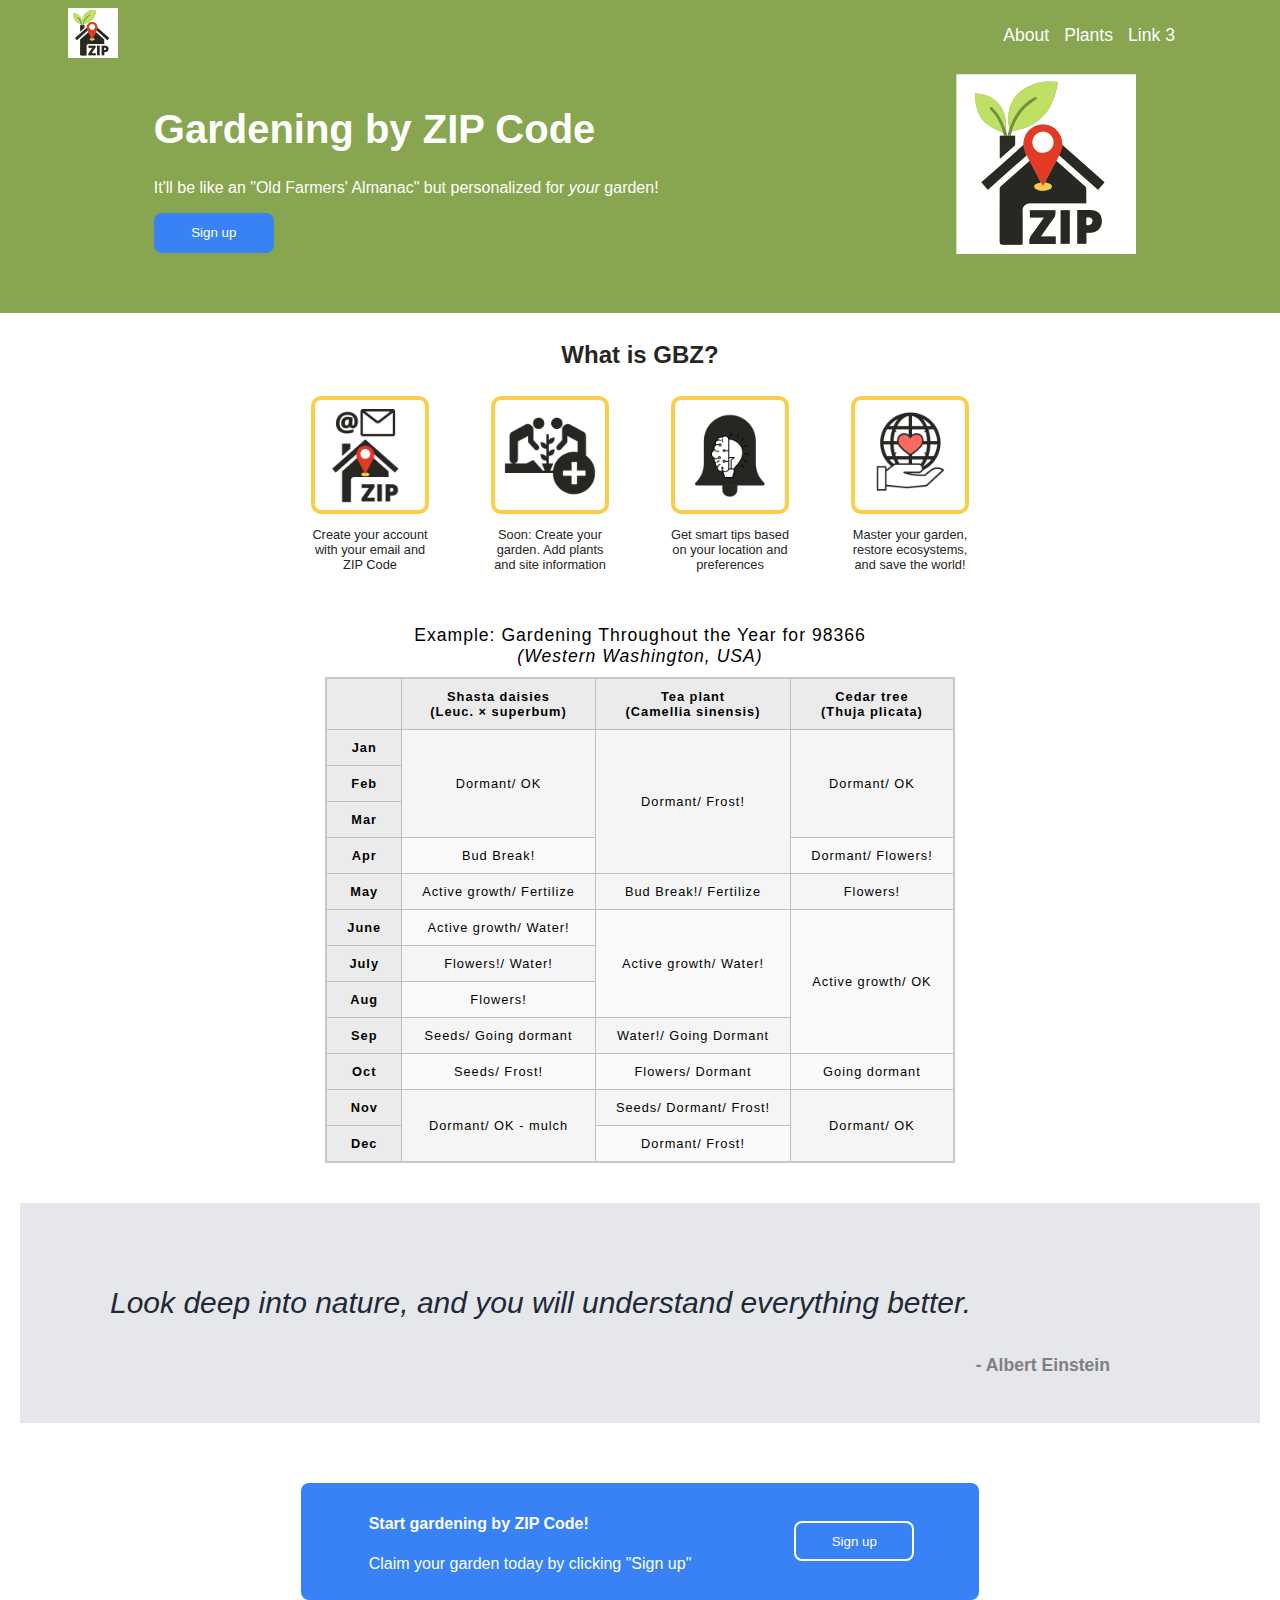
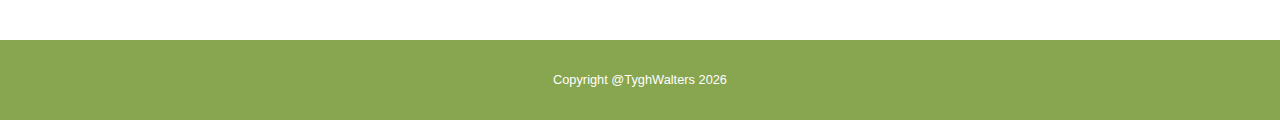
==== index.html @ 9f3f9bca "Add Rowspans" ====
<!DOCTYPE html>
<!-- This is the home page of the site. Editing as I learn full stack web dev w/ The Odin Project --> 
<html lang='en'>
  <head> 
    <title>Gardening by ZIP Code</title> <!--This appears in the browser tab-->
    <meta charset="UTF-8">
    <link rel="stylesheet"  href="styles.css">
    <script src="gbzscripts.js" defer ></script> <!--Inaugural JS file!-->
  </head>
<body> 
  
    <div class="header"> <!--logo and main menu-->
      <div class="headerlogo">
        <img src="images/GBZlogowhiteBG.svg" alt="Gardening By ZIP Code Logo" height = 50px width = auto>
      </div>  
      
      <ul class="list-unstyled">
        <li><a href="./pages/about.html">About</a></li>
        <li>Plants</li>
        <li>Link 3</li>
      </ul>
    </div>  

    <div class="hero">
      <div class="topinfo"> <!-- text, button-->
        <h1 class="darkbox">Gardening by ZIP Code</h1>
        <p class="darkbox">It'll be like an "Old Farmers' Almanac" but personalized for <em>your</em> garden!</p>
        <button>Sign up</button>
      </div> 
      <div class = "topimage">
        <img src="images/GBZlogowhiteBG.svg" alt="Gardening By ZIP Code Logo" width = 180px height = auto>
      </div>  
    </div>

  <div class="section2cards">

    <div class="sec2header">
      <h2>What is GBZ?</h2>
    </div>

    <div class="cards">
      
      <div class="card">
        <div class="cardimage">
          <img src="images/Icon1CreateGBZaccount.png" alt="Gardening By ZIP Code Logo">
        </div>
        <div class="cardtext">
          <p>Create your account with your email and ZIP Code</p>
        </div>
      </div>
        
      <div class="card">
        <div class="cardimage">
          <img src="images/Icon2Coming soonCreateGBZgarden.png" alt="Gardening By ZIP Code Logo">
        </div>
        <div class="cardtext">
          <p>Soon: Create your garden. Add plants and site information</p>
        </div>
      </div>
        
      <div class="card">
        <div class="cardimage">
          <img src="images/Icon3SmarttipsGBZ.png" alt="Gardening By ZIP Code Logo">
        </div>
        <div class="cardtext">
          <p>Get smart tips based on your location and preferences</p>
        </div>
      </div>
          
      <div class="card">
        <div class="cardimage">
          <img src="images/Icon4SavetheworldGBZ.png" alt="Gardening By ZIP Code Logo">
        </div>
        <div class="cardtext">
          <p>Master your garden, restore ecosystems, and save the world!</p>
        </div>
      </div>

    </div>
  </div>

  <div class="sectiontable">
    <table>
      <caption>Example: Gardening Throughout the Year for 98366<br><em>(Western Washington, USA)</em></caption>
      <thead>    
        <tr>
          <th>&nbsp;</th>
          <th scope="col">Shasta daisies<br>(Leuc. × superbum)</th>
          <th scope="col">Tea plant<br>(Camellia sinensis)</th>
          <th scope="col">Cedar tree<br>(Thuja plicata)</th>   <!-- https://www.dnr.wa.gov/publications/lm_hcp_west_oldgrowth_guide_wrc_hires.pdf -->
        </tr>
      </thead>
      <tbody>
        <tr>
          <th scope="row">Jan</th>
          <td rowspan="3">Dormant/ OK</td>
          <td rowspan="4">Dormant/ Frost!</td>
          <td rowspan="3">Dormant/ OK</td>
        </tr>
        <tr>
          <th scope="row">Feb</th>
        </tr>
        <tr>
          <th scope="row">Mar</th>
        </tr>
        <tr>
          <th scope="row">Apr</th>
          <td>Bud Break!</td>
          <td>Dormant/ Flowers!</td>
        </tr>
        <tr>
          <th scope="row">May</th>
          <td>Active growth/ Fertilize</td>
          <td>Bud Break!/ Fertilize</td>
          <td>Flowers!</td>
        </tr>
        <tr>
          <th scope="row">June</th>
          <td>Active growth/ Water!</td>
          <td rowspan="3">Active growth/ Water!</td>
          <td rowspan="4">Active growth/ OK</td>
        </tr>
        <tr>
          <th scope="row">July</th>
          <td>Flowers!/ Water!</td>
        </tr>
        <tr>
          <th scope="row">Aug</th>
          <td>Flowers!</td>
        </tr>
        <tr>
          <th scope="row">Sep</th>
          <td>Seeds/ Going dormant</td>
          <td>Water!/ Going Dormant</td>
        </tr>
        <tr>
          <th scope="row">Oct</th>
          <td>Seeds/ Frost!</td>
          <td>Flowers/ Dormant</td>
          <td>Going dormant</td>
        </tr>
        <tr>
          <th scope="row">Nov</th>
          <td rowspan="2">Dormant/ OK - mulch</td>
          <td>Seeds/ Dormant/ Frost!</td>
          <td rowspan="2">Dormant/ OK</td>
        </tr>
        <tr>
          <th scope="row">Dec</th>
          <td>Dormant/ Frost!</td>
        </tr>
      </tbody>
    </table>
  </div>

  <div class="section3quote">
      <blockquote>
        <p>Look deep into nature, and you will understand everything better.</p>
     </blockquote>
     <figcaption>- Albert Einstein</figcaption>
  </div>

  <div class="section4cta">
    <div class="ctabox">
      <div class ="ctatext">
        <h4 class ="darkbox">Start gardening by ZIP Code!</h4>
          <p class ="darkbox">Claim your garden today by clicking "Sign up"</p>
      </div>
        
      <div class="ctabutton">
        <button>Sign up</button>
      </div>  
    </div>
  </div>

  <div class="footer">
  </div>

</body>
</html>


<!-- <h3>What is it?</h3>
       
        <p>It's going be a web app written in Ruby on Rails that allows you to do a few things for your yard/garden, like:</p> 
        <ul>
        <li>Quickly find a pallete of plants based on your preferences 
        and area</li>
        <li>CRUD (Create/Read/Update/Delete) your garden over time, tracking yields, growthm or just the pretty pictures you capture each season!</li>
       </ul>
      <h3>Who's it for?</h3>
        <p>People that want a <strong>killer garden</strong> and to make wiser plant choices.</p>
      <h3>How will people use it?</h3>
        <p>To create your ZIP code garden, you will...</p>
        <ol>

      <h3>Why is it being built?</h3>
      <p>I knew just enough to see how tech could help us become better gardeners, and better 
      gardening could save the world, really! In particular, gardening 
      is about selecting plants that are already antifragile in our 
      areas (ZIP codes).</p>  

      <div id = "supportbox">
        <h2>How can I support GBZ?</h2>
          <ul>
            <li>Tell your friends about GBZ!</li>
            <li>Use the app once it's completed!
              <ul>
                <li>We might develop a mobile app one day</li>
                </ul></li>
            <li>Use it to manage your yard and garden/s!</li>
          </ul>
      </div>  

<div class="card">
          <img src="images/GBZmvp.png" alt="Gardening By ZIP Code Logo" width = 50px height = auto>
          <p>Enable alerts for key garden events like harvest, drought, and severe weather.</p>
        </div> -->
---- styles.css ----
/* This is the style page for GBZ! keep it mobile-first, clean, and accessible */
/* BRAND COLORS
#fbcd4b Buttercup
#a3a599 Silver Plate
#282623 Dark
#88a550 Green  
#3882F6 Blue CTA*/

* {
  font-family: Arial, sans-serif;
  /* margin: 5 px;  for testing */
  /*padding: 5 px; /*for testing */
}

body {
  min-height: 100vh; 
  background-color: white;
  display:flex;
  flex-direction: column;
  margin:0;
}

p,h1,h2,h3,h4,h5,h6 {
  color: #282623;
}

h1 {
  font-size: 40px;
}

button {
  padding: 3px 30px;
  border-style: solid;
  border-radius: 8px;
  height: 40px;
  width: 120px;
  color: white;
  background-color: #3882F6;
}

.hero button {
  border: none;
}

.ctabutton button {
  border-style: solid;
  border-width: 2px;
  border-color: white;
}

li {
  padding-left: 15px;
  font-size: 1.1em;
}

#supportbox {
  background-color: #88a550;
}

.list-unstyled {
	list-style: none;
	margin-left: 0;
	padding-left: 0;
  display: flex;
  margin-left: auto;
  margin-right: 100px;
  align-items: center;
  padding: 5px;
}

.section1top {
  display: flex;
  justify-items: stretch;
  color: white;
  padding: 3px;
}

.header {
  display:flex;
  color: white;
}

.headerlogo {
  padding-left: 60px;
  margin: 8px;
}

.header a {
color:white;
text-decoration: none;
}

.hero {
  display: flex; 
  padding-bottom: 50px;
}

.header, 
.hero,
.footer {
  background-color: #88a550;
  color: white;
}

.topimage {
  margin: auto;

}

.topinfo {
  padding: 10px;
  margin: auto;
}

.section2cards {
  display: flex;
  flex-direction: column;
}

.sec2header {
  display:flex;
  justify-content: center; /* centers the h2*/ 
  margin: 8px;
}

/* All the cards under the header*/ 
.cards {  
  display: flex;
  justify-content: center;
  padding-bottom: 10px;
}

/* individual card, consisting of image + text*/ 
.card { 
  display: flex;
  flex-direction: column;
  width: 180px;
  align-items: center; /* centers the .cardimage divs*/ 
}

/* top image in the card, with border*/ 
.cardimage {
  display: flex;
  border-style: solid;
  border-radius: 10px;
  border-width: 0.3em;
  border-color: #fbcd4b;
  justify-content: center;
  align-items: center;
  width: 110px;
  height: 110px;
}

.cardimage img {  /* class must come before element*/ 
  width: 100px;
  height: 100px;
}

.cardtext {
  text-align: center;
  font-size: 0.8em;
  width: 120px;
  color: #282623;
}

/* HTML Table */
.sectiontable {
  display: flex;
  margin: 20px;
  justify-content: center; /* centers the table*/ 
}

.section3quote {
  display: flex;
  flex-direction: column;
  margin: 20px;
  background-color: #E5E7EB;
  width: auto;
  height: 220px;
  justify-content: center;  /* main axis for div, centers vertically*/ 
  color: grey;
}

blockquote {
  font-size: 30px;
  font-style: italic;
  font-weight:lighter;
  margin: 5px 90px;
}

.section3quote p{
  color: #1F2937;
  font-weight: 100;
}

figcaption {
  text-align: right;
  padding-right: 150px;
  font-weight: bold;
  font-size: 1.1em;
}

.section4cta {
  display: flex;
  margin: 20px auto; 
}

.ctabox {
  display: flex;
  background-color: #3882F6;
  padding: 5px 15px;
  border-radius: 8px;
  margin: 20px;
}

.ctatext {
  padding: 3px 50px;
  margin: 3px;
}

.ctabutton {
  display: flex;
  padding: 3px 50px;
  align-items: center;
}

.footer {
  display: flex;
  flex-direction: row;
  justify-content: center;
  padding: 20px;
  font-size: 0.8em;
}

.darkbox {
  color:white;
}

html {
  font-family: sans-serif;
}

/* Code below copied for my test table, from https://github.com/mdn/learning-area/blob/main/html/tables/assessment-start/minimal-table.css */

table {
  border-collapse: collapse;
  border: 2px solid rgb(200,200,200);
  letter-spacing: 1px;
  font-size: 0.8rem;
}

td, th {
  border: 1px solid rgb(190,190,190);
  padding: 10px 20px;
}

th {
  background-color: rgb(235,235,235);
}

td {
  text-align: center;
}

tr:nth-child(even) td {
  background-color: rgb(250,250,250);
}

tr:nth-child(odd) td {
  background-color: rgb(245,245,245);
}

caption {
  padding: 10px;
  font-size: 1.1rem;
}

/*  NOTES

*/
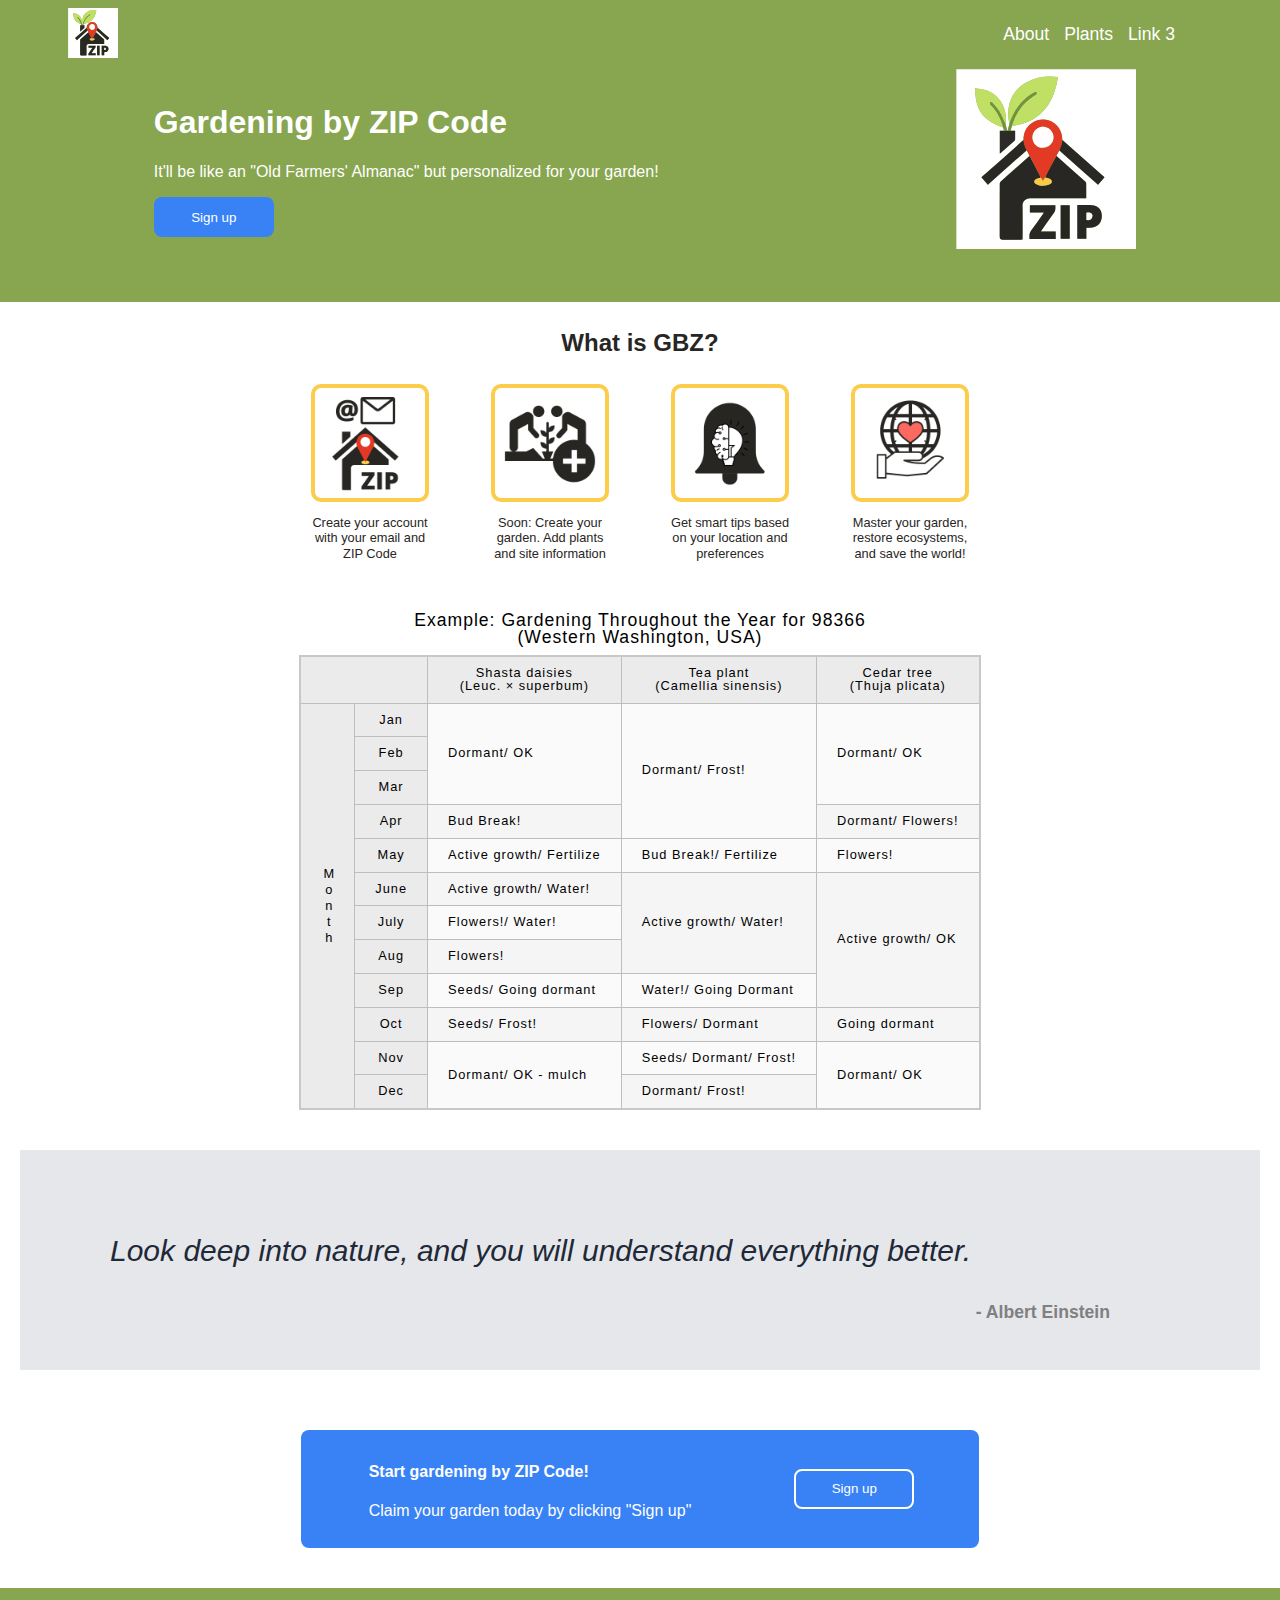
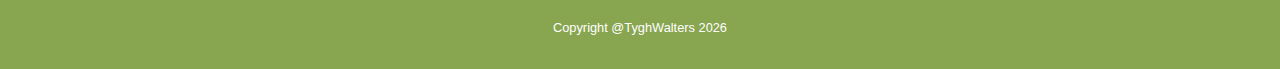
==== commit d6d2b026: "Add The Meyer CSS Reset" ====
--- a/index.html
+++ b/index.html
@@ -7,8 +7,7 @@
     <link rel="stylesheet"  href="styles.css">
     <script src="gbzscripts.js" defer ></script> <!--Inaugural JS file!-->
   </head>
-<body> 
-  
+  <body> 
     <div class="header"> <!--logo and main menu-->
       <div class="headerlogo">
         <img src="images/GBZlogowhiteBG.svg" alt="Gardening By ZIP Code Logo" height = 50px width = auto>
@@ -32,156 +31,156 @@
       </div>  
     </div>
 
-  <div class="section2cards">
-
-    <div class="sec2header">
-      <h2>What is GBZ?</h2>
-    </div>
-
-    <div class="cards">
-      
-      <div class="card">
-        <div class="cardimage">
-          <img src="images/Icon1CreateGBZaccount.png" alt="Gardening By ZIP Code Logo">
-        </div>
-        <div class="cardtext">
-          <p>Create your account with your email and ZIP Code</p>
-        </div>
+    <div class="section2cards">
+
+      <div class="sec2header">
+        <h2>What is GBZ?</h2>
       </div>
+
+      <div class="cards">
         
-      <div class="card">
-        <div class="cardimage">
-          <img src="images/Icon2Coming soonCreateGBZgarden.png" alt="Gardening By ZIP Code Logo">
-        </div>
-        <div class="cardtext">
-          <p>Soon: Create your garden. Add plants and site information</p>
+        <div class="card">
+          <div class="cardimage">
+            <img src="images/Icon1CreateGBZaccount.png" alt="Gardening By ZIP Code Logo">
+          </div>
+          <div class="cardtext">
+            <p>Create your account with your email and ZIP Code</p>
+          </div>
+        </div>
+          
+        <div class="card">
+          <div class="cardimage">
+            <img src="images/Icon2Coming soonCreateGBZgarden.png" alt="Gardening By ZIP Code Logo">
+          </div>
+          <div class="cardtext">
+            <p>Soon: Create your garden. Add plants and site information</p>
+          </div>
+        </div>
+          
+        <div class="card">
+          <div class="cardimage">
+            <img src="images/Icon3SmarttipsGBZ.png" alt="Gardening By ZIP Code Logo">
+          </div>
+          <div class="cardtext">
+            <p>Get smart tips based on your location and preferences</p>
+          </div>
+        </div>
+            
+        <div class="card">
+          <div class="cardimage">
+            <img src="images/Icon4SavetheworldGBZ.png" alt="Gardening By ZIP Code Logo">
+          </div>
+          <div class="cardtext">
+            <p>Master your garden, restore ecosystems, and save the world!</p>
+          </div>
         </div>
       </div>
-        
-      <div class="card">
-        <div class="cardimage">
-          <img src="images/Icon3SmarttipsGBZ.png" alt="Gardening By ZIP Code Logo">
-        </div>
-        <div class="cardtext">
-          <p>Get smart tips based on your location and preferences</p>
-        </div>
+    </div>
+    <div class="sectiontable">
+      <table>
+        <caption>Example: Gardening Throughout the Year for 98366<br><em>(Western Washington, USA)</em></caption>
+        <thead>    
+          <tr>
+            <th colspan="2">&nbsp;</th>
+            <th scope="col">Shasta daisies<br>(Leuc. × superbum)</th>
+            <th scope="col">Tea plant<br>(Camellia sinensis)</th>
+            <th scope="col">Cedar tree<br>(Thuja plicata)</th>   <!-- https://www.dnr.wa.gov/publications/lm_hcp_west_oldgrowth_guide_wrc_hires.pdf -->
+          </tr>
+        </thead>
+        <tbody>
+          <tr>
+            <th scope="rowgroup" rowspan="13" style="writing-mode: vertical-rl; text-orientation: upright; ">Month</th>
+          </tr>
+          <tr>
+            <th scope="row">Jan</th>
+            <td rowspan="3">Dormant/ OK</td>
+            <td rowspan="4">Dormant/ Frost!</td>
+            <td rowspan="3">Dormant/ OK</td>
+          </tr>
+          <tr>
+            <th scope="row">Feb</th>
+          </tr>
+          <tr>
+            <th scope="row">Mar</th>
+          </tr>
+          <tr>
+            <th scope="row">Apr</th>
+            <td>Bud Break!</td>
+            <td>Dormant/ Flowers!</td>
+          </tr>
+          <tr>
+            <th scope="row">May</th>
+            <td>Active growth/ Fertilize</td>
+            <td>Bud Break!/ Fertilize</td>
+            <td>Flowers!</td>
+          </tr>
+          <tr>
+            <th scope="row">June</th>
+            <td>Active growth/ Water!</td>
+            <td rowspan="3">Active growth/ Water!</td>
+            <td rowspan="4">Active growth/ OK</td>
+          </tr>
+          <tr>
+            <th scope="row">July</th>
+            <td>Flowers!/ Water!</td>
+          </tr>
+          <tr>
+            <th scope="row">Aug</th>
+            <td>Flowers!</td>
+          </tr>
+          <tr>
+            <th scope="row">Sep</th>
+            <td>Seeds/ Going dormant</td>
+            <td>Water!/ Going Dormant</td>
+          </tr>
+          <tr>
+            <th scope="row">Oct</th>
+            <td>Seeds/ Frost!</td>
+            <td>Flowers/ Dormant</td>
+            <td>Going dormant</td>
+          </tr>
+          <tr>
+            <th scope="row">Nov</th>
+            <td rowspan="2">Dormant/ OK - mulch</td>
+            <td>Seeds/ Dormant/ Frost!</td>
+            <td rowspan="2">Dormant/ OK</td>
+          </tr>
+          <tr>
+            <th scope="row">Dec</th>
+            <td>Dormant/ Frost!</td>
+          </tr>
+        </tbody>
+      </table>
+    </div>
+
+    <div class="section3quote">
+        <blockquote>
+          <p>Look deep into nature, and you will understand everything better.</p>
+      </blockquote>
+      <figcaption>- Albert Einstein</figcaption>
+    </div>
+
+    <div class="section4cta">
+      <div class="ctabox">
+        <div class ="ctatext">
+          <h4 class ="darkbox">Start gardening by ZIP Code!</h4>
+            <p class ="darkbox">Claim your garden today by clicking "Sign up"</p>
+        </div>
+          
+        <div class="ctabutton">
+          <button>Sign up</button>
+        </div>  
       </div>
-          
-      <div class="card">
-        <div class="cardimage">
-          <img src="images/Icon4SavetheworldGBZ.png" alt="Gardening By ZIP Code Logo">
-        </div>
-        <div class="cardtext">
-          <p>Master your garden, restore ecosystems, and save the world!</p>
-        </div>
-      </div>
-
-    </div>
-  </div>
-
-  <div class="sectiontable">
-    <table>
-      <caption>Example: Gardening Throughout the Year for 98366<br><em>(Western Washington, USA)</em></caption>
-      <thead>    
-        <tr>
-          <th>&nbsp;</th>
-          <th scope="col">Shasta daisies<br>(Leuc. × superbum)</th>
-          <th scope="col">Tea plant<br>(Camellia sinensis)</th>
-          <th scope="col">Cedar tree<br>(Thuja plicata)</th>   <!-- https://www.dnr.wa.gov/publications/lm_hcp_west_oldgrowth_guide_wrc_hires.pdf -->
-        </tr>
-      </thead>
-      <tbody>
-        <tr>
-          <th scope="row">Jan</th>
-          <td rowspan="3">Dormant/ OK</td>
-          <td rowspan="4">Dormant/ Frost!</td>
-          <td rowspan="3">Dormant/ OK</td>
-        </tr>
-        <tr>
-          <th scope="row">Feb</th>
-        </tr>
-        <tr>
-          <th scope="row">Mar</th>
-        </tr>
-        <tr>
-          <th scope="row">Apr</th>
-          <td>Bud Break!</td>
-          <td>Dormant/ Flowers!</td>
-        </tr>
-        <tr>
-          <th scope="row">May</th>
-          <td>Active growth/ Fertilize</td>
-          <td>Bud Break!/ Fertilize</td>
-          <td>Flowers!</td>
-        </tr>
-        <tr>
-          <th scope="row">June</th>
-          <td>Active growth/ Water!</td>
-          <td rowspan="3">Active growth/ Water!</td>
-          <td rowspan="4">Active growth/ OK</td>
-        </tr>
-        <tr>
-          <th scope="row">July</th>
-          <td>Flowers!/ Water!</td>
-        </tr>
-        <tr>
-          <th scope="row">Aug</th>
-          <td>Flowers!</td>
-        </tr>
-        <tr>
-          <th scope="row">Sep</th>
-          <td>Seeds/ Going dormant</td>
-          <td>Water!/ Going Dormant</td>
-        </tr>
-        <tr>
-          <th scope="row">Oct</th>
-          <td>Seeds/ Frost!</td>
-          <td>Flowers/ Dormant</td>
-          <td>Going dormant</td>
-        </tr>
-        <tr>
-          <th scope="row">Nov</th>
-          <td rowspan="2">Dormant/ OK - mulch</td>
-          <td>Seeds/ Dormant/ Frost!</td>
-          <td rowspan="2">Dormant/ OK</td>
-        </tr>
-        <tr>
-          <th scope="row">Dec</th>
-          <td>Dormant/ Frost!</td>
-        </tr>
-      </tbody>
-    </table>
-  </div>
-
-  <div class="section3quote">
-      <blockquote>
-        <p>Look deep into nature, and you will understand everything better.</p>
-     </blockquote>
-     <figcaption>- Albert Einstein</figcaption>
-  </div>
-
-  <div class="section4cta">
-    <div class="ctabox">
-      <div class ="ctatext">
-        <h4 class ="darkbox">Start gardening by ZIP Code!</h4>
-          <p class ="darkbox">Claim your garden today by clicking "Sign up"</p>
-      </div>
-        
-      <div class="ctabutton">
-        <button>Sign up</button>
-      </div>  
-    </div>
-  </div>
-
-  <div class="footer">
-  </div>
-
-</body>
+    </div>
+
+    <div class="footer">
+    </div>
+
+  </body>
 </html>
 
 
 <!-- <h3>What is it?</h3>
-       
         <p>It's going be a web app written in Ruby on Rails that allows you to do a few things for your yard/garden, like:</p> 
         <ul>
         <li>Quickly find a pallete of plants based on your preferences 
--- a/styles.css
+++ b/styles.css
@@ -6,8 +6,51 @@
 #88a550 Green  
 #3882F6 Blue CTA*/
 
+/* http://meyerweb.com/eric/tools/css/reset/ 
+   v2.0 | 20110126  License: none (public domain)
+*/
+html, body, div, span, applet, object, iframe,
+h1, h2, h3, h4, h5, h6, p, blockquote, pre,
+a, abbr, acronym, address, big, cite, code,
+del, dfn, em, img, ins, kbd, q, s, samp,
+small, strike, strong, sub, sup, tt, var,
+b, u, i, center,
+dl, dt, dd, ol, ul, li,
+fieldset, form, label, legend,
+table, caption, tbody, tfoot, thead, tr, th, td,
+article, aside, canvas, details, embed, 
+figure, figcaption, footer, header, hgroup, 
+menu, nav, output, ruby, section, summary,
+time, mark, audio, video {
+	margin: 0;
+	padding: 0;
+	border: 0;
+	font-size: 100%;
+	font: inherit;
+	vertical-align: baseline;
+}
+/* HTML5 display-role reset for older browsers */
+article, aside, details, figcaption, figure, 
+footer, header, hgroup, menu, nav, section {
+	display: block;
+}
+body {
+	line-height: 1;
+}
+ol, ul {
+	list-style: none;
+}
+blockquote, q {
+	quotes: none;
+}
+blockquote:before, blockquote:after,
+q:before, q:after {
+	content: '';
+	content: none;
+}
+/* ^^^ END Meyer Reset */
+
 * {
-  font-family: Arial, sans-serif;
   /* margin: 5 px;  for testing */
   /*padding: 5 px; /*for testing */
 }
@@ -22,11 +65,48 @@
 
 p,h1,h2,h3,h4,h5,h6 {
   color: #282623;
-}
+  line-height: 1.1em;
+}
+
+p {
+  display: block;
+  margin-top: 1em;
+  margin-bottom: 1em;
+  line-height: 1.2em;
+}
+
 
 h1 {
-  font-size: 40px;
-}
+  display: block;
+  font-size: 2em;
+  margin-top: 0.67em;
+  margin-bottom: 0.67em;
+  font-weight: bold;
+}
+
+h2 {
+  display: block;
+  font-size: 1.5em;
+  margin-top: 0.83em;
+  margin-bottom: 0.83em;
+  font-weight: bold;
+}
+
+h3 {
+  display: block;
+  font-size: 1.17em;
+  margin-top: 1em;
+  margin-bottom: 1em;
+  font-weight: bold;  
+}
+
+h4 {
+  display: block;
+  margin-top: 1.33em;
+  margin-bottom: 1.33em;
+  font-weight: bold;
+}
+
 
 button {
   padding: 3px 30px;
@@ -240,9 +320,11 @@
   font-family: sans-serif;
 }
 
-/* Code below copied for my test table, from https://github.com/mdn/learning-area/blob/main/html/tables/assessment-start/minimal-table.css */
+/* Code below copied, then edited, for my test table: https://github.com/mdn/learning-area/blob/main/html/tables/assessment-start/minimal-table.css */
 
 table {
+	border-collapse: collapse;
+	border-spacing: 0;
   border-collapse: collapse;
   border: 2px solid rgb(200,200,200);
   letter-spacing: 1px;
@@ -252,15 +334,16 @@
 td, th {
   border: 1px solid rgb(190,190,190);
   padding: 10px 20px;
+  vertical-align: middle;
 }
 
 th {
   background-color: rgb(235,235,235);
 }
 
-td {
+/* td {
   text-align: center;
-}
+} */
 
 tr:nth-child(even) td {
   background-color: rgb(250,250,250);
@@ -271,10 +354,6 @@
 }
 
 caption {
-  padding: 10px;
+  padding: 8px;
   font-size: 1.1rem;
-}
-
-/*  NOTES
-
-*/+}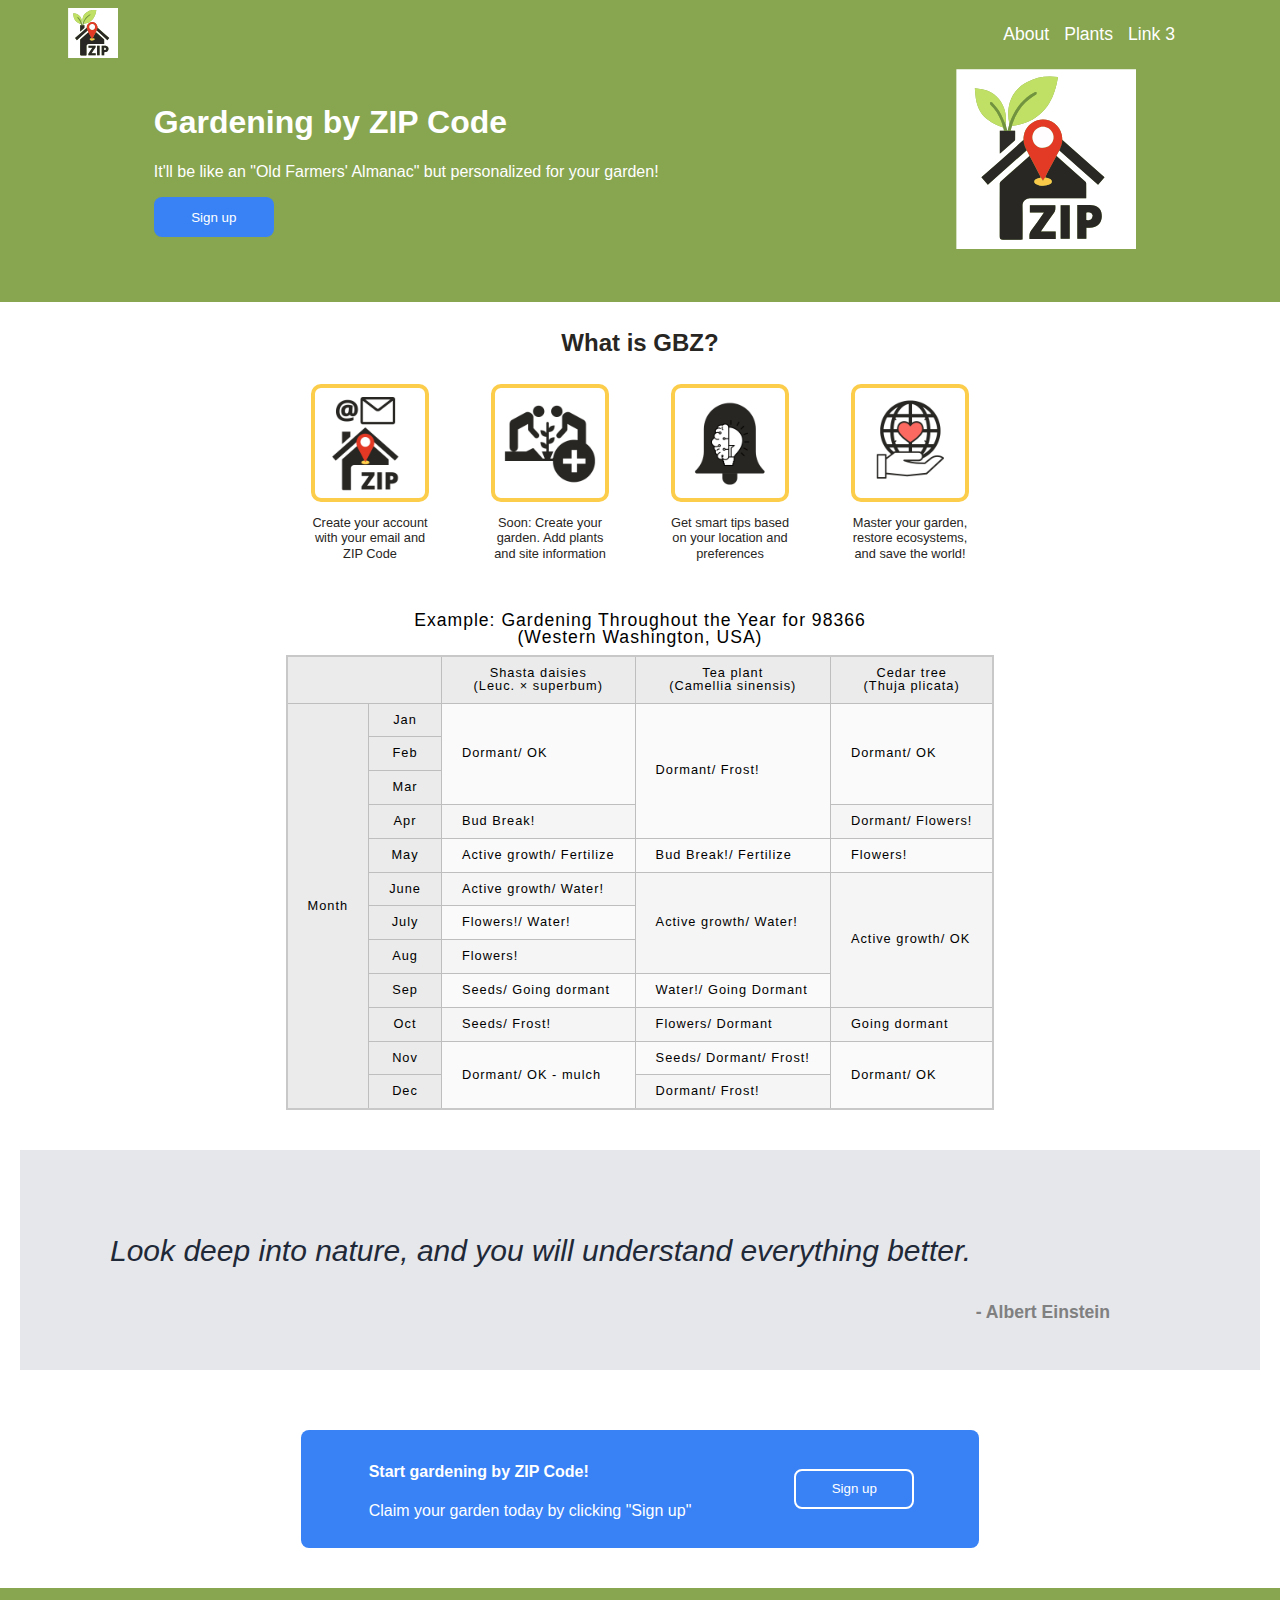
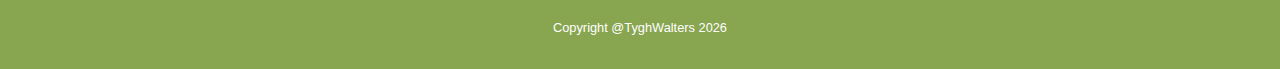
==== commit c6450f7f: "Reset Text-Orientation of Month in the Table" ====
--- a/index.html
+++ b/index.html
@@ -89,7 +89,7 @@
         </thead>
         <tbody>
           <tr>
-            <th scope="rowgroup" rowspan="13" style="writing-mode: vertical-rl; text-orientation: upright; ">Month</th>
+            <th scope="rowgroup" rowspan="13">Month</th>
           </tr>
           <tr>
             <th scope="row">Jan</th>
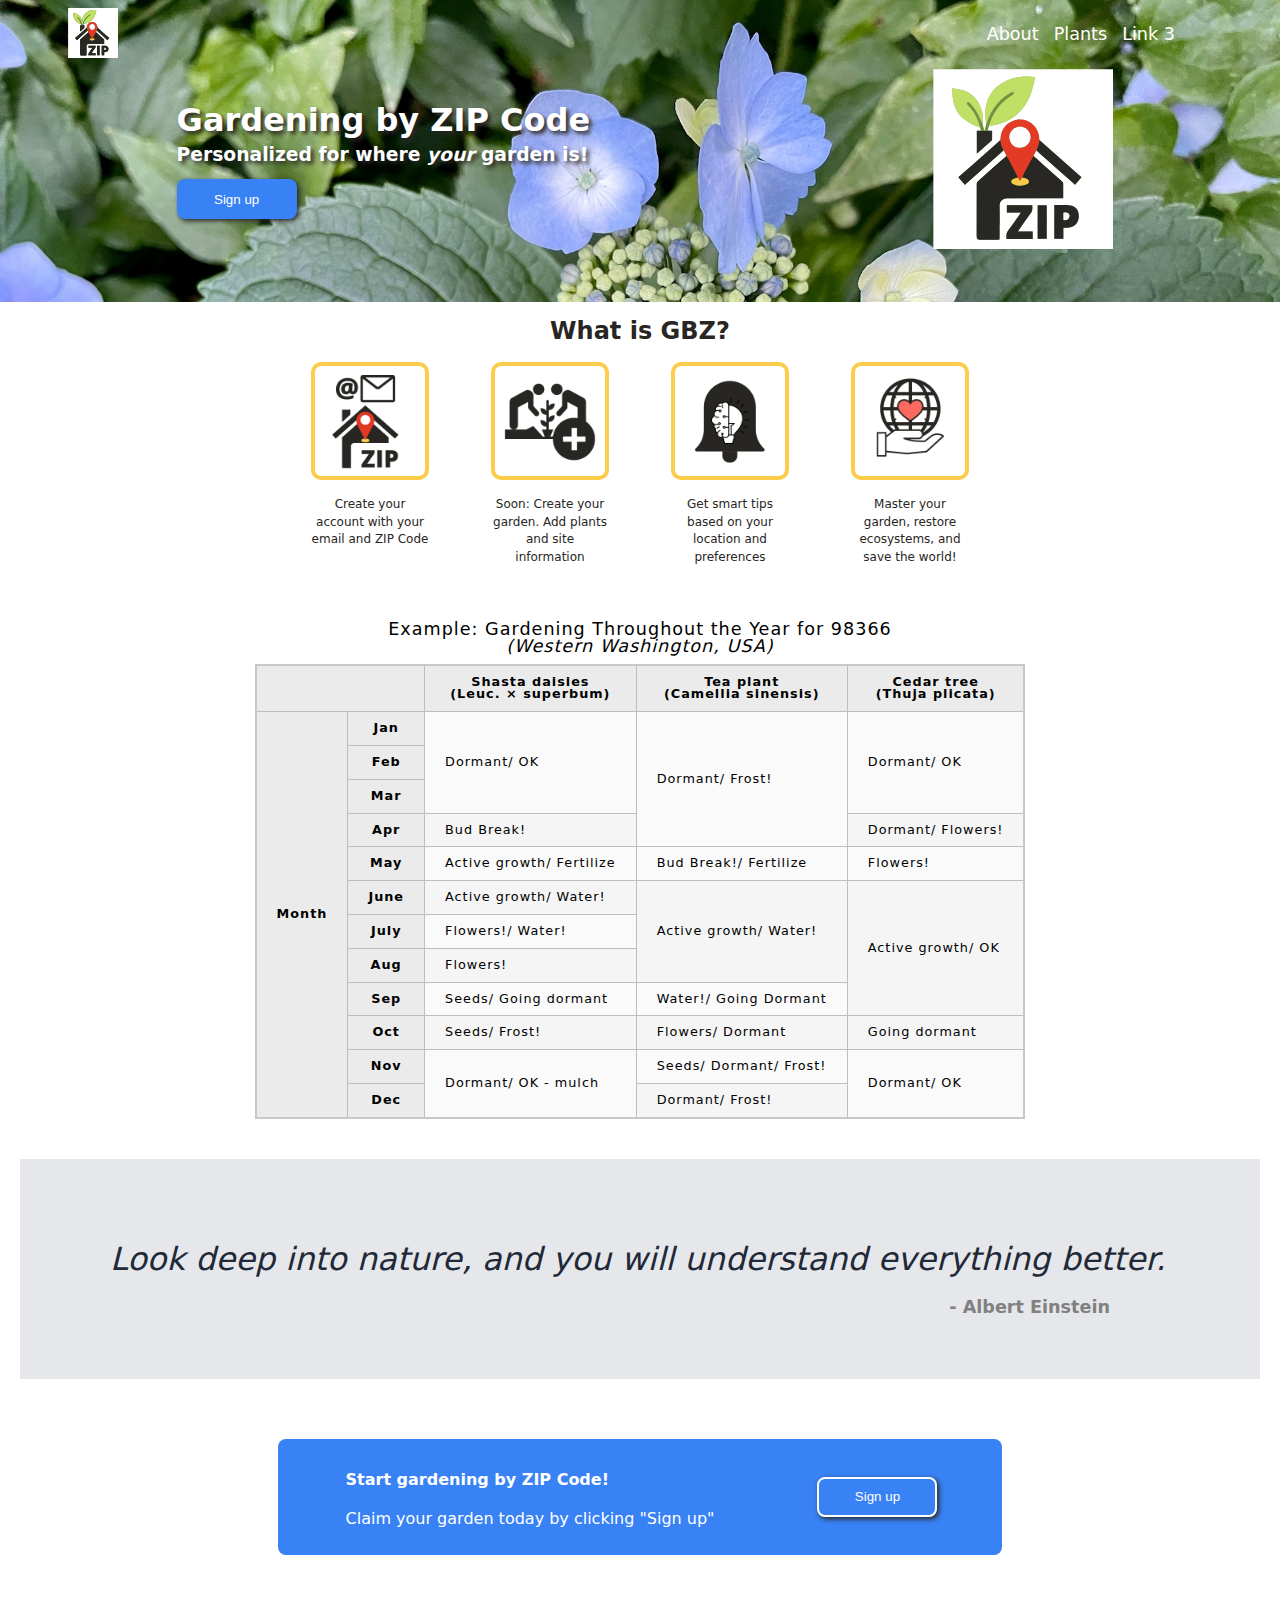
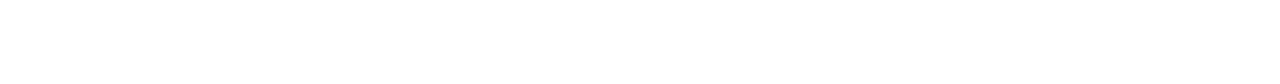
==== commit 202d42fa: "Add Background Image to Hero Section" ====
--- a/index.html
+++ b/index.html
@@ -8,29 +8,32 @@
     <script src="gbzscripts.js" defer ></script> <!--Inaugural JS file!-->
   </head>
   <body> 
-    <div class="header"> <!--logo and main menu-->
-      <div class="headerlogo">
-        <img src="images/GBZlogowhiteBG.svg" alt="Gardening By ZIP Code Logo" height = 50px width = auto>
+
+    <section class ="hero-section">
+      <div class="header"> <!--logo and main menu-->
+        <div class="headerlogo">
+          <img src="images/GBZlogowhiteBG.svg" alt="Gardening By ZIP Code Logo" height = 50px width = auto>
+        </div>  
+        
+        <ul class="list-unstyled">
+          <li><a href="./pages/about.html">About</a></li>
+          <li>Plants</li>
+          <li>Link 3</li>
+        </ul>
       </div>  
-      
-      <ul class="list-unstyled">
-        <li><a href="./pages/about.html">About</a></li>
-        <li>Plants</li>
-        <li>Link 3</li>
-      </ul>
-    </div>  
-
-    <div class="hero">
-      <div class="topinfo"> <!-- text, button-->
-        <h1 class="darkbox">Gardening by ZIP Code</h1>
-        <p class="darkbox">It'll be like an "Old Farmers' Almanac" but personalized for <em>your</em> garden!</p>
-        <button>Sign up</button>
-      </div> 
-      <div class = "topimage">
-        <img src="images/GBZlogowhiteBG.svg" alt="Gardening By ZIP Code Logo" width = 180px height = auto>
-      </div>  
-    </div>
-
+  
+      <div class="hero">
+        <div class="topinfo"> <!-- text, button-->
+          <h1 class="darkbox">Gardening by ZIP Code</h1>
+          <h3 class="darkbox">Personalized for where <em>your</em> garden is!</h4>
+          <button>Sign up</button>
+        </div> 
+        <div class = "topimage">
+          <img src="images/GBZlogowhiteBG.svg" alt="Gardening By ZIP Code Logo" width = 180px height = auto>
+        </div>  
+      </div>
+    </section>
+    
     <div class="section2cards">
 
       <div class="sec2header">
--- a/styles.css
+++ b/styles.css
@@ -1,4 +1,5 @@
 /* This is the style page for GBZ! keep it mobile-first, clean, and accessible */
+
 /* BRAND COLORS
 #fbcd4b Buttercup
 #a3a599 Silver Plate
@@ -6,7 +7,7 @@
 #88a550 Green  
 #3882F6 Blue CTA*/
 
-/* http://meyerweb.com/eric/tools/css/reset/ 
+/* Meyer CSS Reset - URL: http://meyerweb.com/eric/tools/css/reset/ 
    v2.0 | 20110126  License: none (public domain)
 */
 html, body, div, span, applet, object, iframe,
@@ -26,7 +27,7 @@
 	padding: 0;
 	border: 0;
 	font-size: 100%;
-	font: inherit;
+	/* font: inherit;  /* set System font below   */
 	vertical-align: baseline;
 }
 /* HTML5 display-role reset for older browsers */
@@ -48,62 +49,69 @@
 	content: '';
 	content: none;
 }
-/* ^^^ END Meyer Reset */
+
+/* System Fonts with system-ui */
+:root {
+  --system-ui: system-ui, "Segoe UI", Roboto, Helvetica, Arial, sans-serif, "Apple Color Emoji", "Segoe UI Emoji", "Segoe UI Symbol";
+  font-size: 16px;
+}
+
+/* My code */
 
 * {
   /* margin: 5 px;  for testing */
-  /*padding: 5 px; /*for testing */
+  /* padding: 5 px; /*for testing */
 }
 
 body {
+  font-family: var(--system-ui); /* System Fonts with system-ui */
   min-height: 100vh; 
   background-color: white;
-  display:flex;
+  display: flex;
   flex-direction: column;
   margin:0;
 }
 
 p,h1,h2,h3,h4,h5,h6 {
   color: #282623;
-  line-height: 1.1em;
+  line-height: 1.1rem;
 }
 
 p {
   display: block;
-  margin-top: 1em;
-  margin-bottom: 1em;
-  line-height: 1.2em;
+  margin-top: 1rem;
+  margin-bottom: 1rem;
 }
 
 
 h1 {
   display: block;
-  font-size: 2em;
-  margin-top: 0.67em;
-  margin-bottom: 0.67em;
+  font-size: 2rem;
+  margin-top: 0.67rem;
+  margin-bottom: 0.67rem;
   font-weight: bold;
 }
 
 h2 {
   display: block;
-  font-size: 1.5em;
-  margin-top: 0.83em;
-  margin-bottom: 0.83em;
+  font-size: 1.5rem;
+  margin-top: 0.83rem;
+  margin-bottom: 0.83rem;
   font-weight: bold;
 }
 
 h3 {
   display: block;
-  font-size: 1.17em;
-  margin-top: 1em;
-  margin-bottom: 1em;
+  font-size: 1.17rem;
+  margin-top: 1rem;
+  margin-bottom: 1rem;
   font-weight: bold;  
 }
 
 h4 {
   display: block;
-  margin-top: 1.33em;
-  margin-bottom: 1.33em;
+  margin-top: 1.33rem;
+  margin-bottom: 1.33rem;
   font-weight: bold;
 }
 
@@ -116,6 +124,7 @@
   width: 120px;
   color: white;
   background-color: #3882F6;
+  box-shadow: 2px 2px 5px #282623;
 }
 
 .hero button {
@@ -130,7 +139,7 @@
 
 li {
   padding-left: 15px;
-  font-size: 1.1em;
+  font-size: 1.1rem;
 }
 
 #supportbox {
@@ -156,7 +165,7 @@
 }
 
 .header {
-  display:flex;
+  display: flex;
   color: white;
 }
 
@@ -173,18 +182,23 @@
 .hero {
   display: flex; 
   padding-bottom: 50px;
+  color: white;
+  text-shadow: 3px 3px 4px #282623;
+}
+
+.hero-section {
+  background-image: url("images/GBZ_background_hydrangea.jpg");
+  background-size: cover;
 }
 
 .header, 
-.hero,
 .footer {
-  background-color: #88a550;
+  /* background-color: #88a550; */
   color: white;
 }
 
 .topimage {
   margin: auto;
-
 }
 
 .topinfo {
@@ -223,7 +237,7 @@
   display: flex;
   border-style: solid;
   border-radius: 10px;
-  border-width: 0.3em;
+  border-width: 4px;
   border-color: #fbcd4b;
   justify-content: center;
   align-items: center;
@@ -238,7 +252,7 @@
 
 .cardtext {
   text-align: center;
-  font-size: 0.8em;
+  font-size: 0.75rem;
   width: 120px;
   color: #282623;
 }
@@ -262,7 +276,6 @@
 }
 
 blockquote {
-  font-size: 30px;
   font-style: italic;
   font-weight:lighter;
   margin: 5px 90px;
@@ -271,13 +284,15 @@
 .section3quote p{
   color: #1F2937;
   font-weight: 100;
+  font-size: 2rem;
+  line-height: 2.2rem;
 }
 
 figcaption {
   text-align: right;
   padding-right: 150px;
   font-weight: bold;
-  font-size: 1.1em;
+  font-size: 1.1rem;
 }
 
 .section4cta {
@@ -309,16 +324,13 @@
   flex-direction: row;
   justify-content: center;
   padding: 20px;
-  font-size: 0.8em;
+  font-size: 0.8rem;
 }
 
 .darkbox {
   color:white;
 }
 
-html {
-  font-family: sans-serif;
-}
 
 /* Code below copied, then edited, for my test table: https://github.com/mdn/learning-area/blob/main/html/tables/assessment-start/minimal-table.css */
 
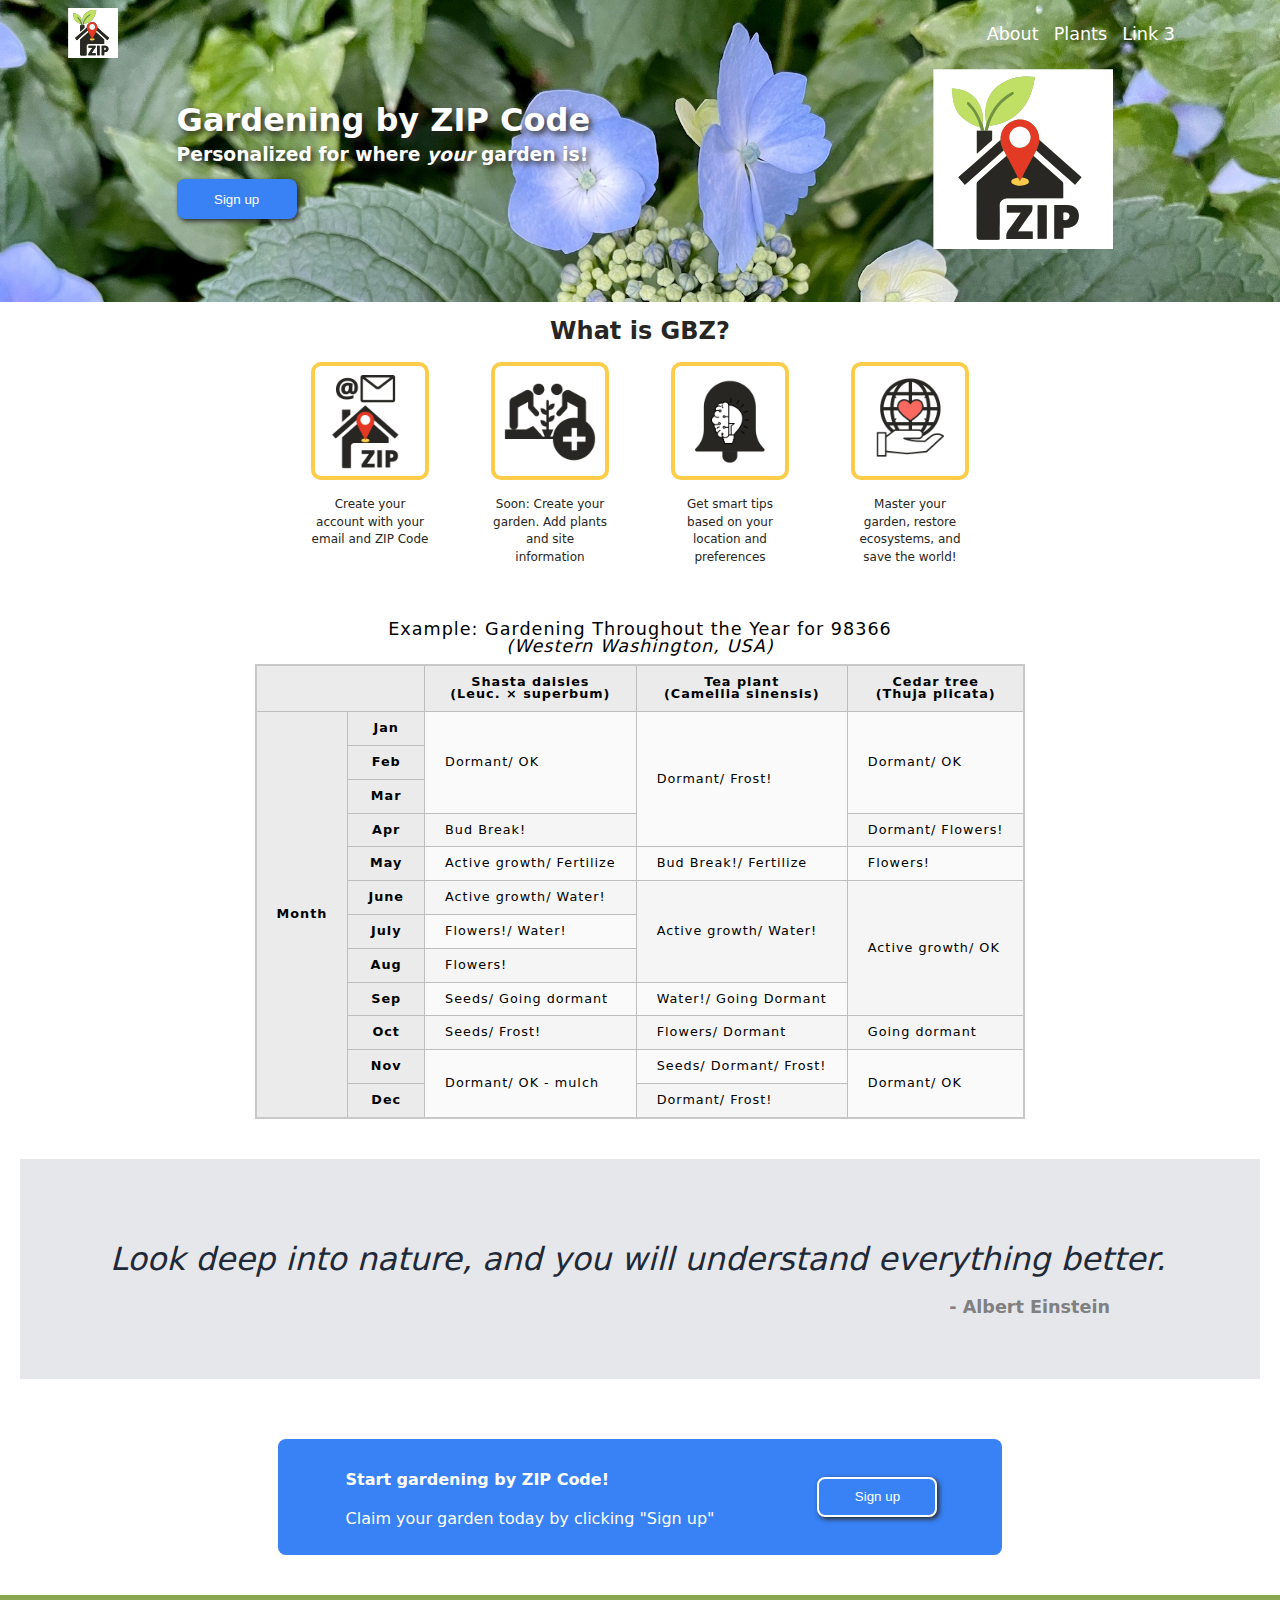
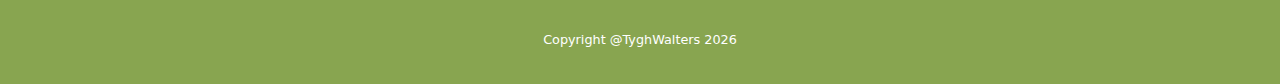
==== commit 17d8e19b: "Set Shadow on Hero Headings and Button" ====
--- a/index.html
+++ b/index.html
@@ -8,7 +8,6 @@
     <script src="gbzscripts.js" defer ></script> <!--Inaugural JS file!-->
   </head>
   <body> 
-
     <section class ="hero-section">
       <div class="header"> <!--logo and main menu-->
         <div class="headerlogo">
--- a/styles.css
+++ b/styles.css
@@ -115,7 +115,6 @@
   font-weight: bold;
 }
 
-
 button {
   padding: 3px 30px;
   border-style: solid;
@@ -183,7 +182,7 @@
   display: flex; 
   padding-bottom: 50px;
   color: white;
-  text-shadow: 3px 3px 4px #282623;
+  text-shadow: 3px 3px 6px #282623;
 }
 
 .hero-section {
@@ -191,9 +190,12 @@
   background-size: cover;
 }
 
-.header, 
+img.hero-section {
+  opacity: 0.1;
+}
+
 .footer {
-  /* background-color: #88a550; */
+  background-color: #88a550;
   color: white;
 }
 
@@ -331,7 +333,6 @@
   color:white;
 }
 
-
 /* Code below copied, then edited, for my test table: https://github.com/mdn/learning-area/blob/main/html/tables/assessment-start/minimal-table.css */
 
 table {
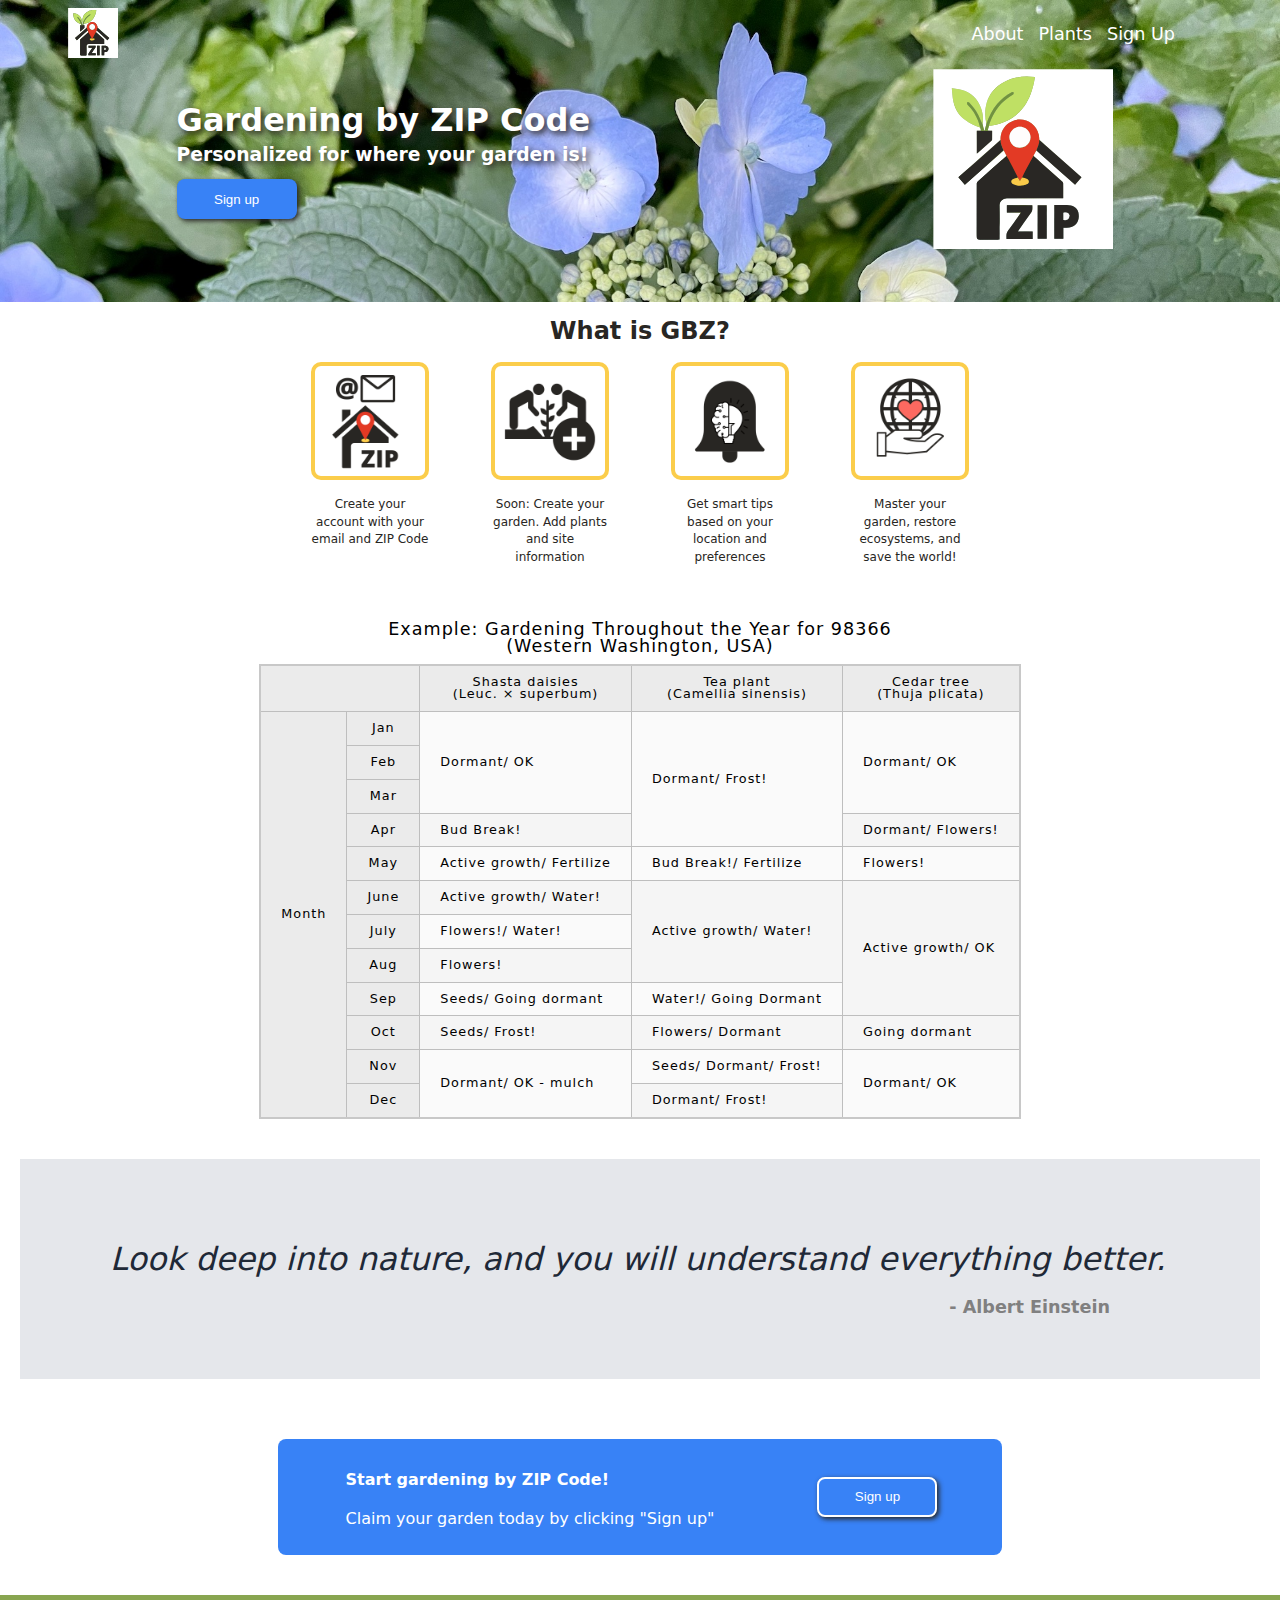
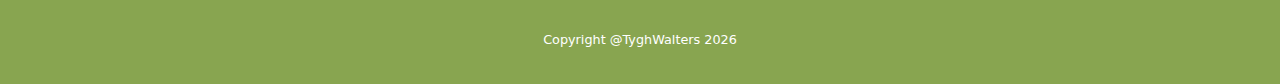
==== commit e6dc1468: "Add Sign Up Page and First Form" ====
--- a/index.html
+++ b/index.html
@@ -8,7 +8,7 @@
     <script src="gbzscripts.js" defer ></script> <!--Inaugural JS file!-->
   </head>
   <body> 
-    <section class ="hero-section">
+    <section class ="hero-section" class="section1top">
       <div class="header"> <!--logo and main menu-->
         <div class="headerlogo">
           <img src="images/GBZlogowhiteBG.svg" alt="Gardening By ZIP Code Logo" height = 50px width = auto>
@@ -17,7 +17,7 @@
         <ul class="list-unstyled">
           <li><a href="./pages/about.html">About</a></li>
           <li>Plants</li>
-          <li>Link 3</li>
+          <li><a href="./pages/signup.html">Sign Up</a></li>
         </ul>
       </div>  
   
--- a/styles.css
+++ b/styles.css
@@ -27,7 +27,7 @@
 	padding: 0;
 	border: 0;
 	font-size: 100%;
-	/* font: inherit;  /* set System font below   */
+	font: inherit;
 	vertical-align: baseline;
 }
 /* HTML5 display-role reset for older browsers */
@@ -82,7 +82,6 @@
   margin-top: 1rem;
   margin-bottom: 1rem;
 }
-
 
 h1 {
   display: block;
@@ -369,4 +368,4 @@
 caption {
   padding: 8px;
   font-size: 1.1rem;
-}+}
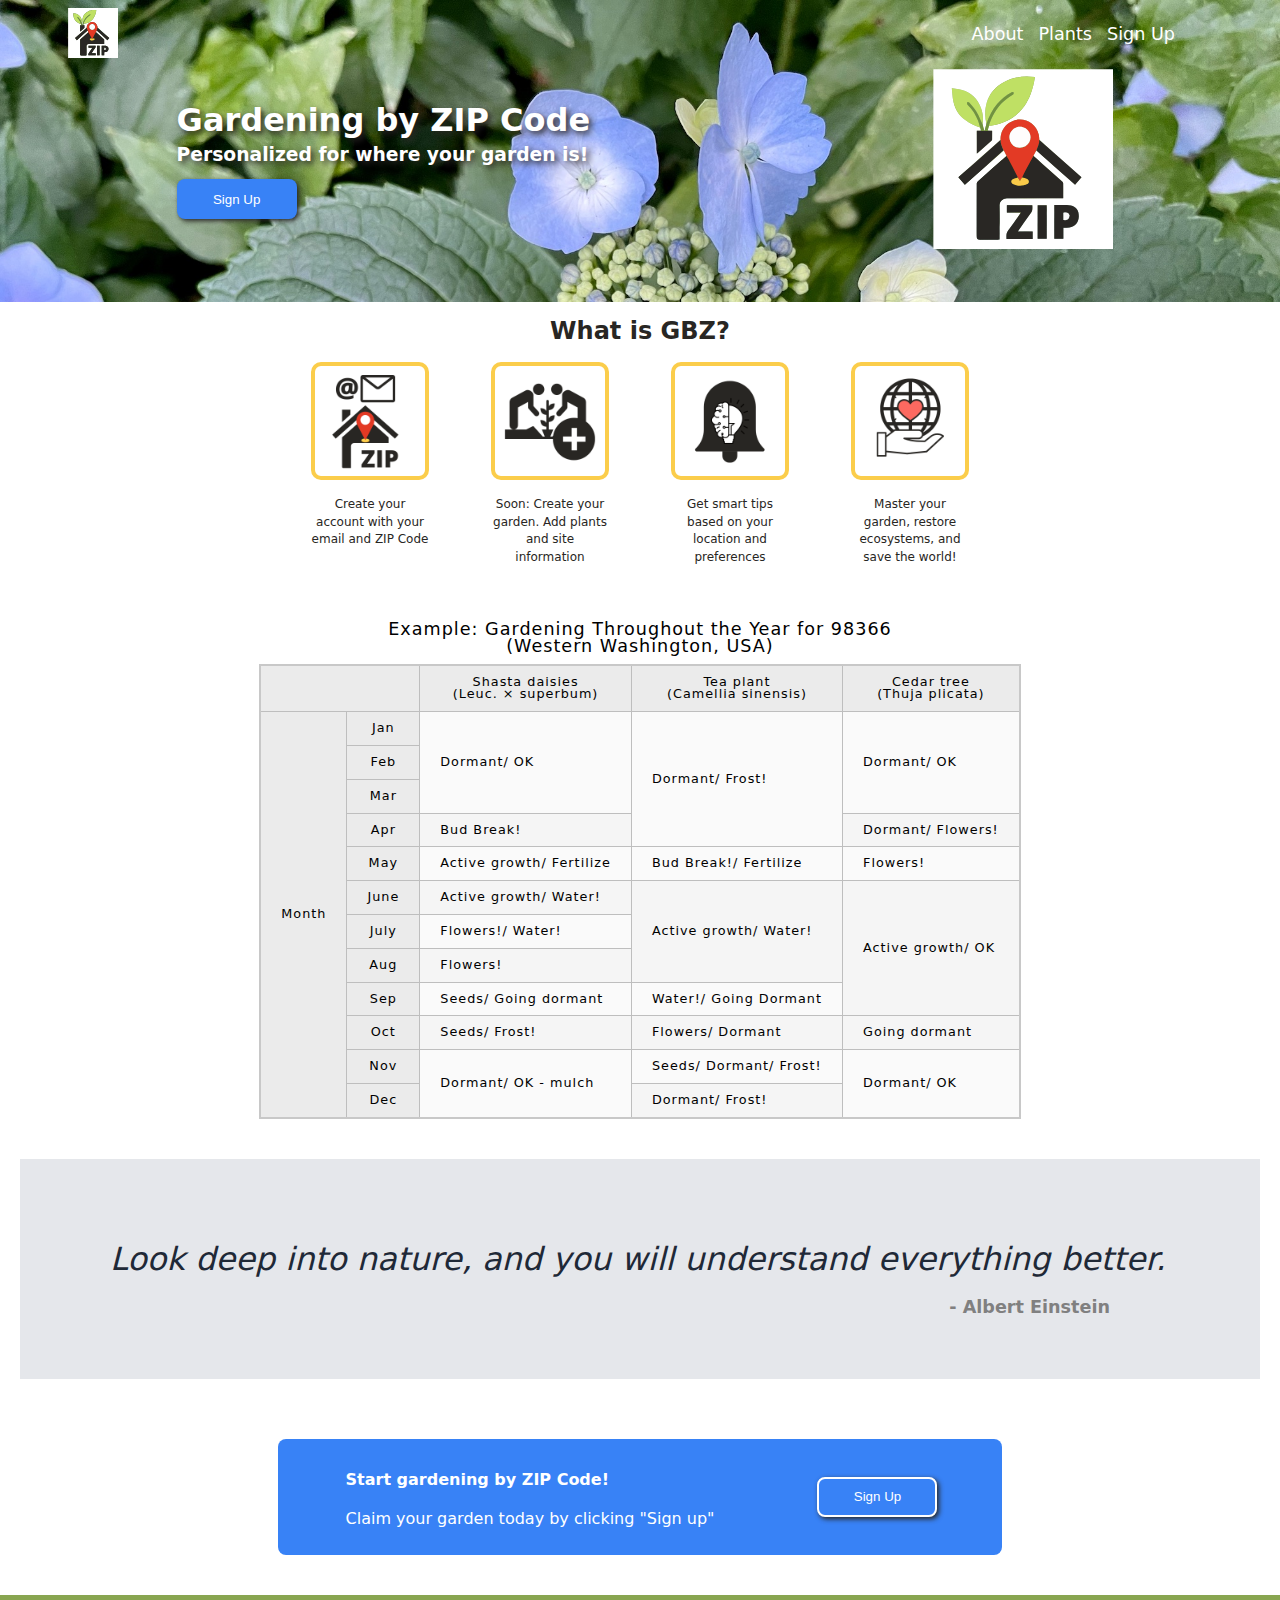
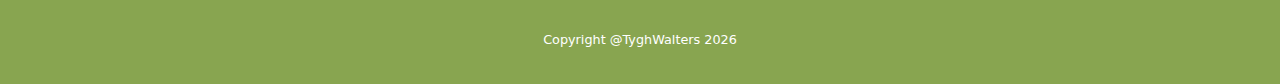
==== commit 4116895a: "Convert Dummy Buttons to Forms that Link to Sign Up Page" ====
--- a/index.html
+++ b/index.html
@@ -25,7 +25,9 @@
         <div class="topinfo"> <!-- text, button-->
           <h1 class="darkbox">Gardening by ZIP Code</h1>
           <h3 class="darkbox">Personalized for where <em>your</em> garden is!</h4>
-          <button>Sign up</button>
+            <form action="https://gardeningbyzipcode.com/pages/signup.html">
+              <button type="submit">Sign Up</button>
+            </form>
         </div> 
         <div class = "topimage">
           <img src="images/GBZlogowhiteBG.svg" alt="Gardening By ZIP Code Logo" width = 180px height = auto>
@@ -170,8 +172,11 @@
         </div>
           
         <div class="ctabutton">
-          <button>Sign up</button>
+          <form action="https://gardeningbyzipcode.com/pages/signup.html">
+            <button type="submit">Sign Up</button>
+          </form>
         </div>  
+
       </div>
     </div>
 
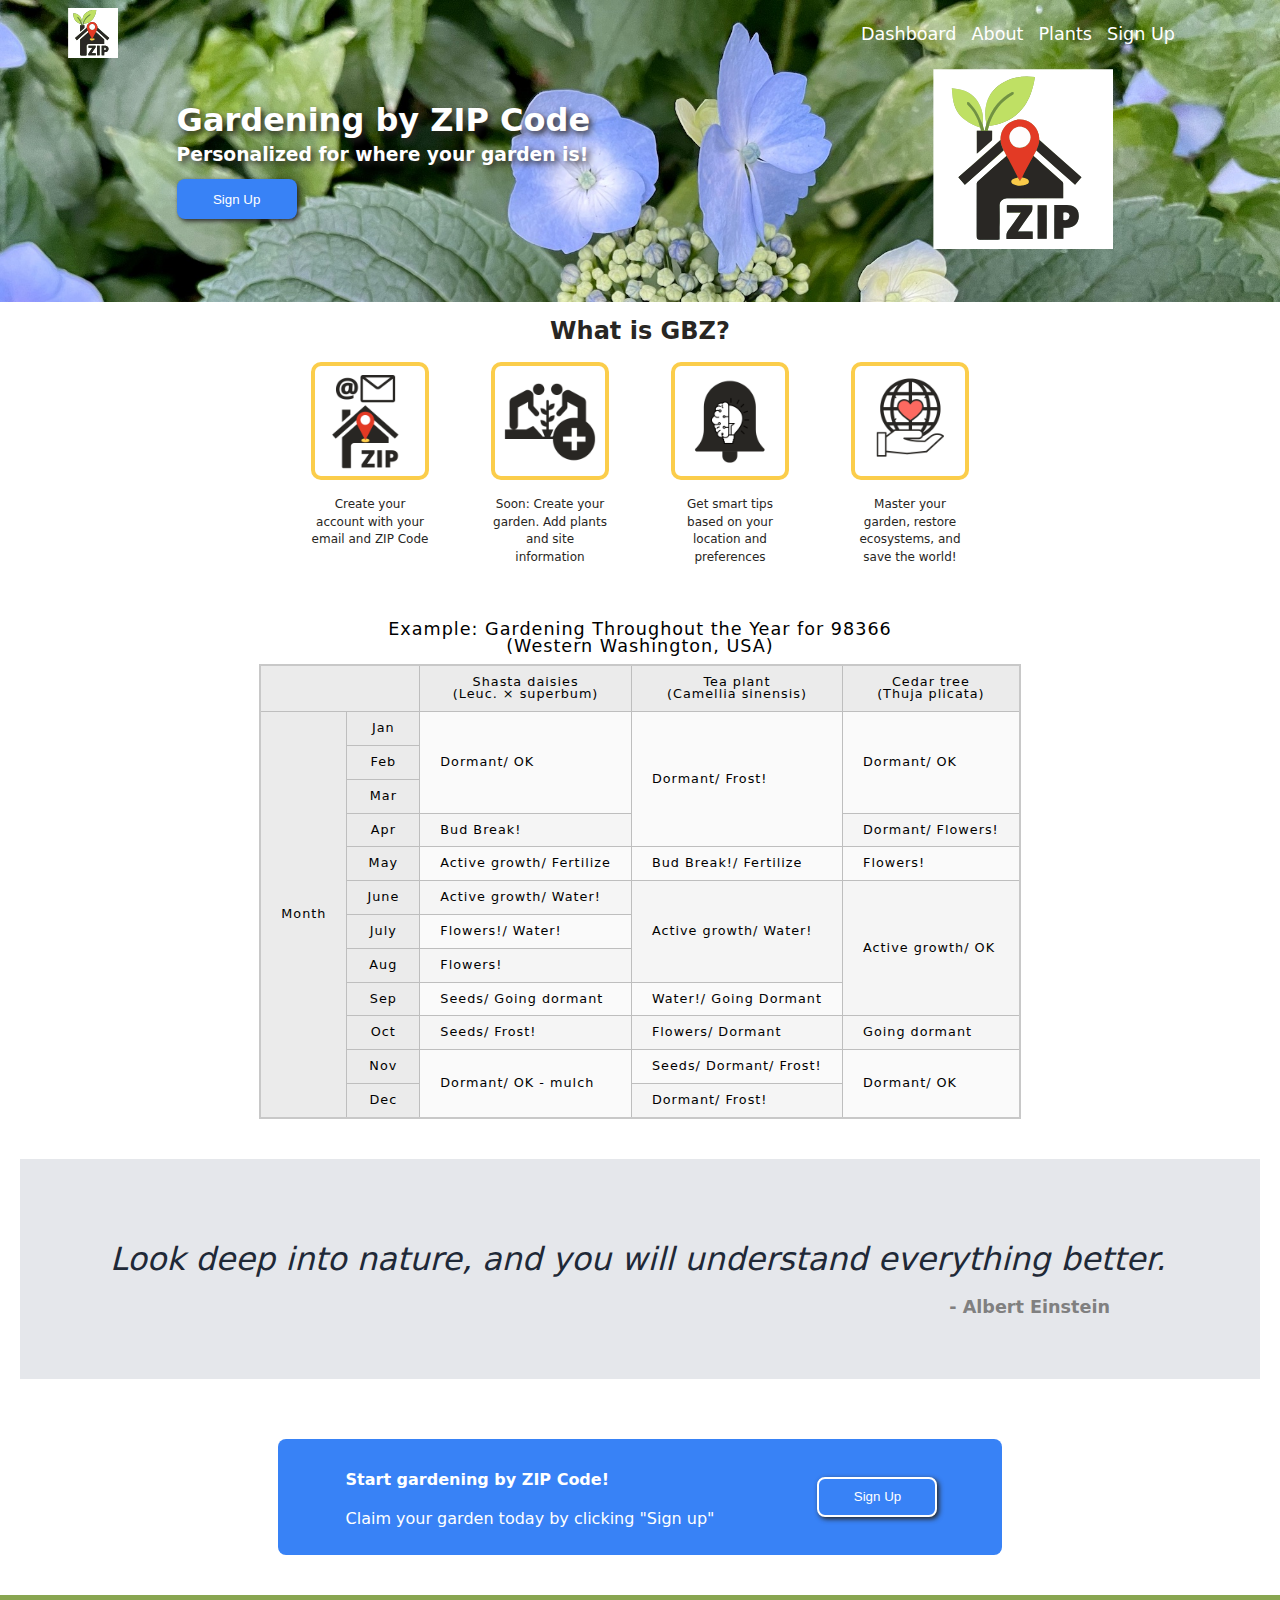
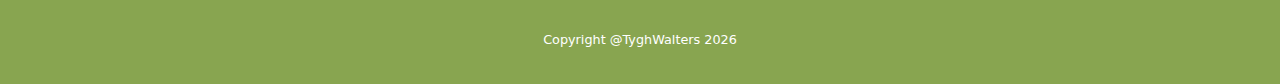
==== commit 806790e0: "Add Dashboard and Link from Home Page" ====
--- a/index.html
+++ b/index.html
@@ -15,6 +15,7 @@
         </div>  
         
         <ul class="list-unstyled">
+          <li><a href="./pages/dashboard.html">Dashboard</a></li>
           <li><a href="./pages/about.html">About</a></li>
           <li>Plants</li>
           <li><a href="./pages/signup.html">Sign Up</a></li>
